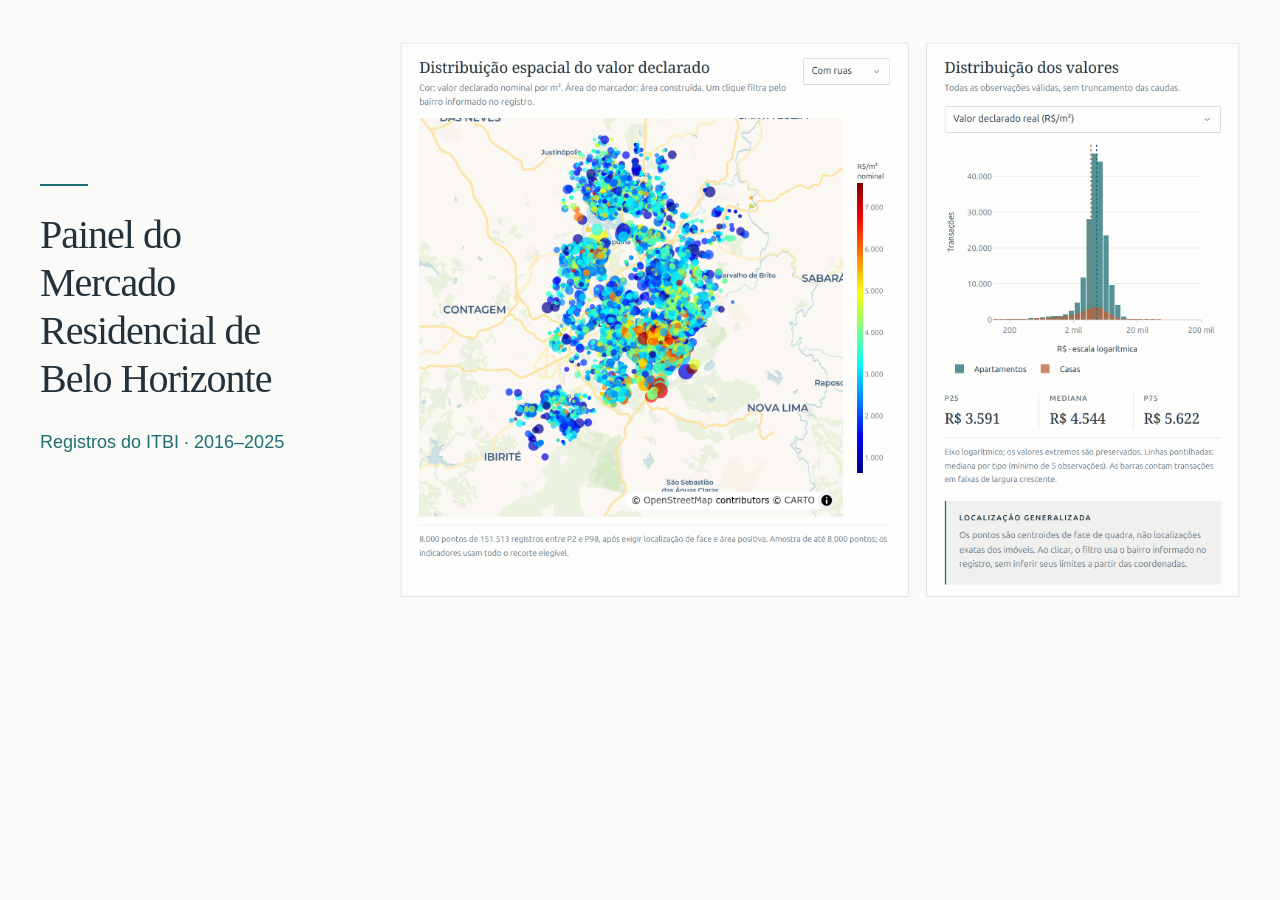
==== docs/social-preview.html @ c6075ac9 "DOC: Document usage, attribution and dashboard previews Document the analytical views and the local " ====
<!doctype html>
<html lang="pt-BR">
<meta charset="utf-8">
<meta name="viewport" content="width=device-width, initial-scale=1">
<title>Prévia social — Painel do Mercado Residencial de Belo Horizonte</title>
<!--
  Editable source for images/social-preview.png. Render at 1280 × 640, scale 1.
  The SVG viewport crops both complete chart cards from the 2× panorama.png
  capture, including their labels, legends and map attribution.

  From the repository root (requires Chrome and the system Noto fonts):
  google-chrome --headless --no-sandbox --disable-gpu --hide-scrollbars \
    --force-device-scale-factor=1 --window-size=1280,640 \
    --screenshot="$PWD/docs/images/social-preview.png" \
    "file://$PWD/docs/social-preview.html"
  cp docs/images/social-preview.png assets/social-preview.png
-->
<style>
  * { box-sizing: border-box; }
  html, body { margin: 0; width: 1280px; height: 640px; overflow: hidden; }
  body { background: #fafaf8; color: #22313a; }
  main {
    display: grid;
    grid-template-columns: 312px 840px;
    gap: 48px;
    align-items: center;
    height: 100%;
    padding: 40px;
  }
  .heading::before {
    content: "";
    display: block;
    width: 48px;
    height: 2px;
    margin-bottom: 25px;
    background: #1d6f73;
  }
  h1 {
    margin: 0;
    font-family: "Noto Serif", Georgia, serif;
    font-size: 40px;
    font-weight: 400;
    line-height: 1.2;
    letter-spacing: -.025em;
  }
  h1 span { display: block; }
  p {
    margin: 26px 0 0;
    font-family: "Noto Sans", sans-serif;
    font-size: 18px;
    line-height: 1.5;
    color: #1d6f73;
    white-space: nowrap;
  }
  svg { display: block; width: 840px; height: auto; }
</style>
<main>
  <header class="heading">
    <h1><span>Painel do</span> <span>Mercado</span> <span>Residencial de</span> <span>Belo Horizonte</span></h1>
    <p>Registros do ITBI · 2016–2025</p>
  </header>
  <svg xmlns="http://www.w3.org/2000/svg" viewBox="94 1310 2276 1506"
       role="img" aria-label="Mapa do valor nominal por metro quadrado e distribuição do valor real por metro quadrado de apartamentos e casas de 2016 a 2025.">
    <image href="images/panorama.png" width="2464" height="2856" />
  </svg>
</main>
</html>
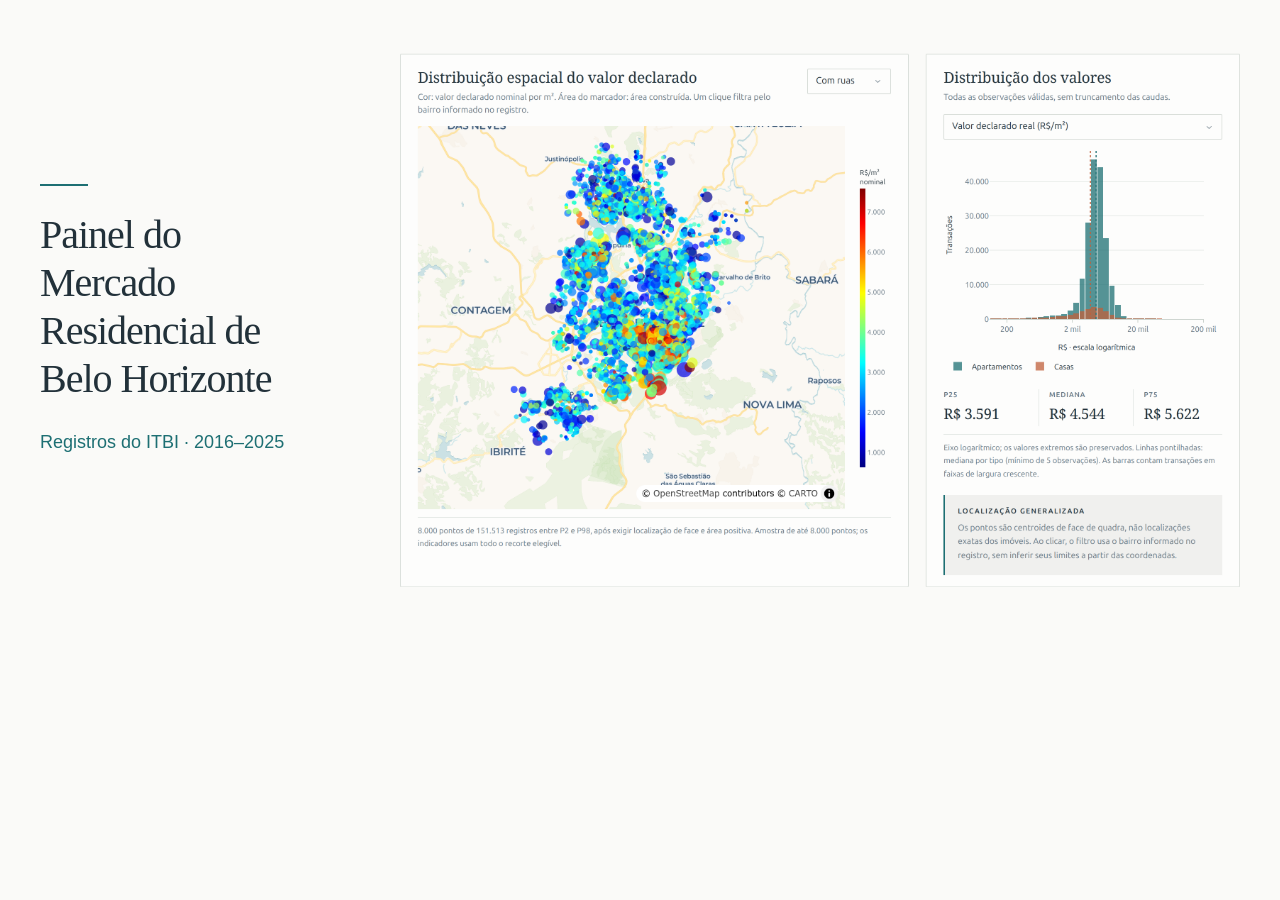
==== commit 65eab4fb: "DOC: Finalise dashboard previews and data provenance Capture the current overview and models from th" ====
--- a/docs/social-preview.html
+++ b/docs/social-preview.html
@@ -59,9 +59,9 @@
     <h1><span>Painel do</span> <span>Mercado</span> <span>Residencial de</span> <span>Belo Horizonte</span></h1>
     <p>Registros do ITBI · 2016–2025</p>
   </header>
-  <svg xmlns="http://www.w3.org/2000/svg" viewBox="94 1310 2276 1506"
+  <svg xmlns="http://www.w3.org/2000/svg" viewBox="12 1232 2368 1508"
        role="img" aria-label="Mapa do valor nominal por metro quadrado e distribuição do valor real por metro quadrado de apartamentos e casas de 2016 a 2025.">
-    <image href="images/panorama.png" width="2464" height="2856" />
+    <image href="images/panorama.png" width="2392" height="4986" />
   </svg>
 </main>
 </html>
